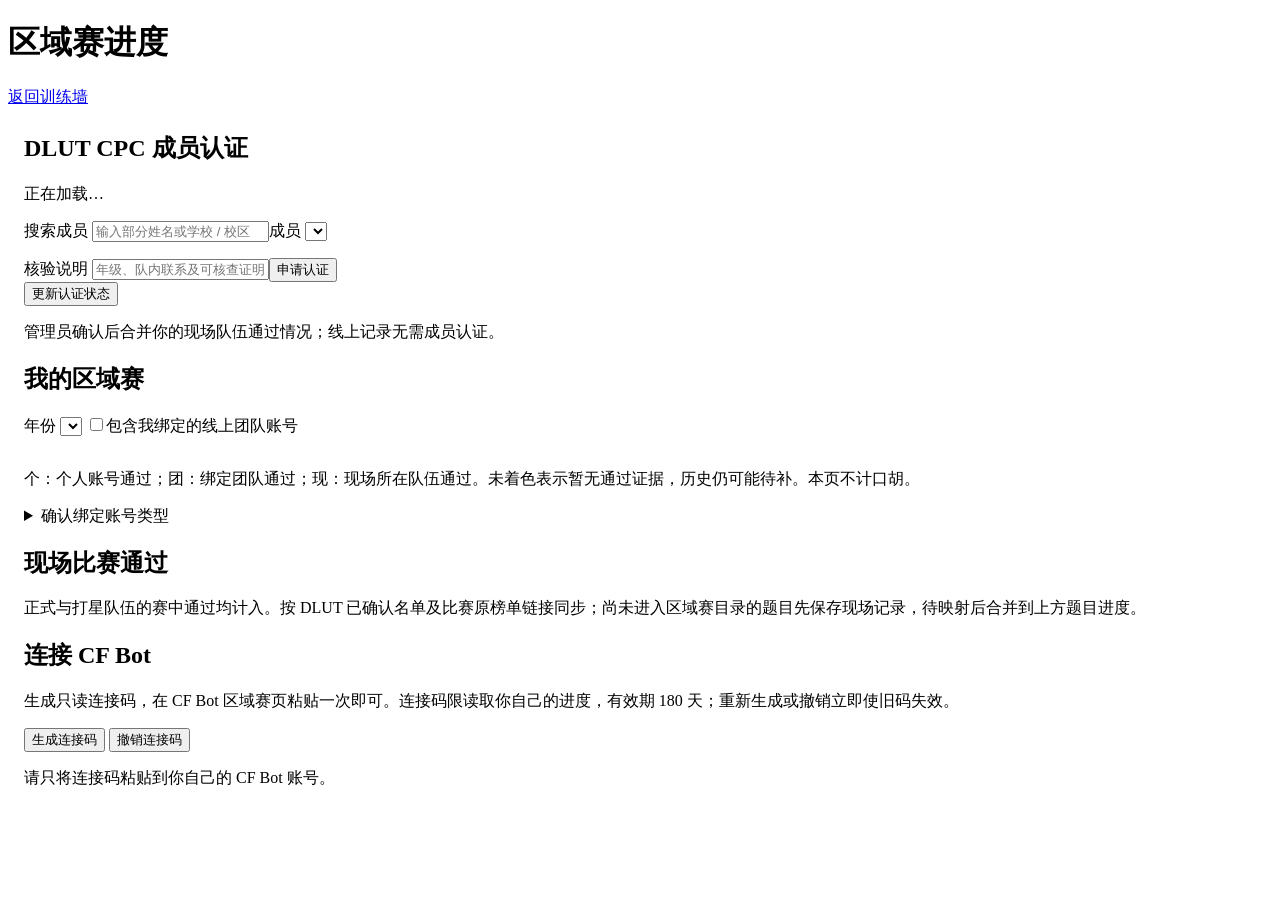
==== web/regionals.html @ a75117ec "Sync approved CPC members onsite solves using shared contest links" ====
<!doctype html>
<html lang="zh-CN"><head><meta charset="utf-8"><meta name="viewport" content="width=device-width,initial-scale=1"><title>区域赛进度 · OJ Wall</title><link rel="stylesheet" href="/styles.css"><script src="/regionals.js?v=3" defer></script></head>
<body><header class="topbar"><h1>区域赛进度</h1><a class="button" href="/">返回训练墙</a></header><main style="max-width:1400px;margin:24px auto;padding:0 16px">
<p id="cpcMessage" role="status"></p>
<section class="panel"><h2>DLUT CPC 成员认证</h2><p id="cpcIdentity">正在加载…</p><form id="cpcClaim"><label>搜索成员 <input id="cpcMemberSearch" type="search" placeholder="输入部分姓名或学校 / 校区" autocomplete="off" maxlength="100" aria-controls="cpcMember" aria-describedby="cpcMemberCount"></label><label>成员 <select id="cpcMember" required></select></label><p id="cpcMemberCount" class="small" role="status"></p><label>核验说明 <input id="cpcNote" required maxlength="2000" placeholder="年级、队内联系及可核查证明"></label><button class="button">申请认证</button></form><button id="cpcRefresh" class="button" type="button">更新认证状态</button><p>管理员确认后合并你的现场队伍通过情况；线上记录无需成员认证。</p></section>
<section class="panel"><h2>我的区域赛</h2><label>年份 <select id="cpcYear"></select></label> <label><input id="cpcTeams" type="checkbox">包含我绑定的线上团队账号</label><p id="cpcSummary"></p><div style="overflow-x:auto"><table><thead id="cpcHead"></thead><tbody id="cpcRows"></tbody></table></div><p>个：个人账号通过；团：绑定团队通过；现：现场所在队伍通过。未着色表示暂无通过证据，历史仍可能待补。本页不计口胡。</p><details><summary>确认绑定账号类型</summary><div id="cpcHandles"></div></details></section>
<section class="panel"><h2>现场比赛通过</h2><p id="cpcOnsiteStatus" role="status"></p><div id="cpcOnsiteContests"></div><p>正式与打星队伍的赛中通过均计入。按 DLUT 已确认名单及比赛原榜单链接同步；尚未进入区域赛目录的题目先保存现场记录，待映射后合并到上方题目进度。</p></section>
<section class="panel"><h2>连接 CF Bot</h2><p>生成只读连接码，在 CF Bot 区域赛页粘贴一次即可。连接码限读取你自己的进度，有效期 180 天；重新生成或撤销立即使旧码失效。</p><button id="cpcToken" class="button">生成连接码</button> <button id="cpcRevoke" class="button">撤销连接码</button><textarea id="cpcCode" readonly hidden aria-label="只读连接码"></textarea><p>请只将连接码粘贴到你自己的 CF Bot 账号。</p></section>
</main></body></html>
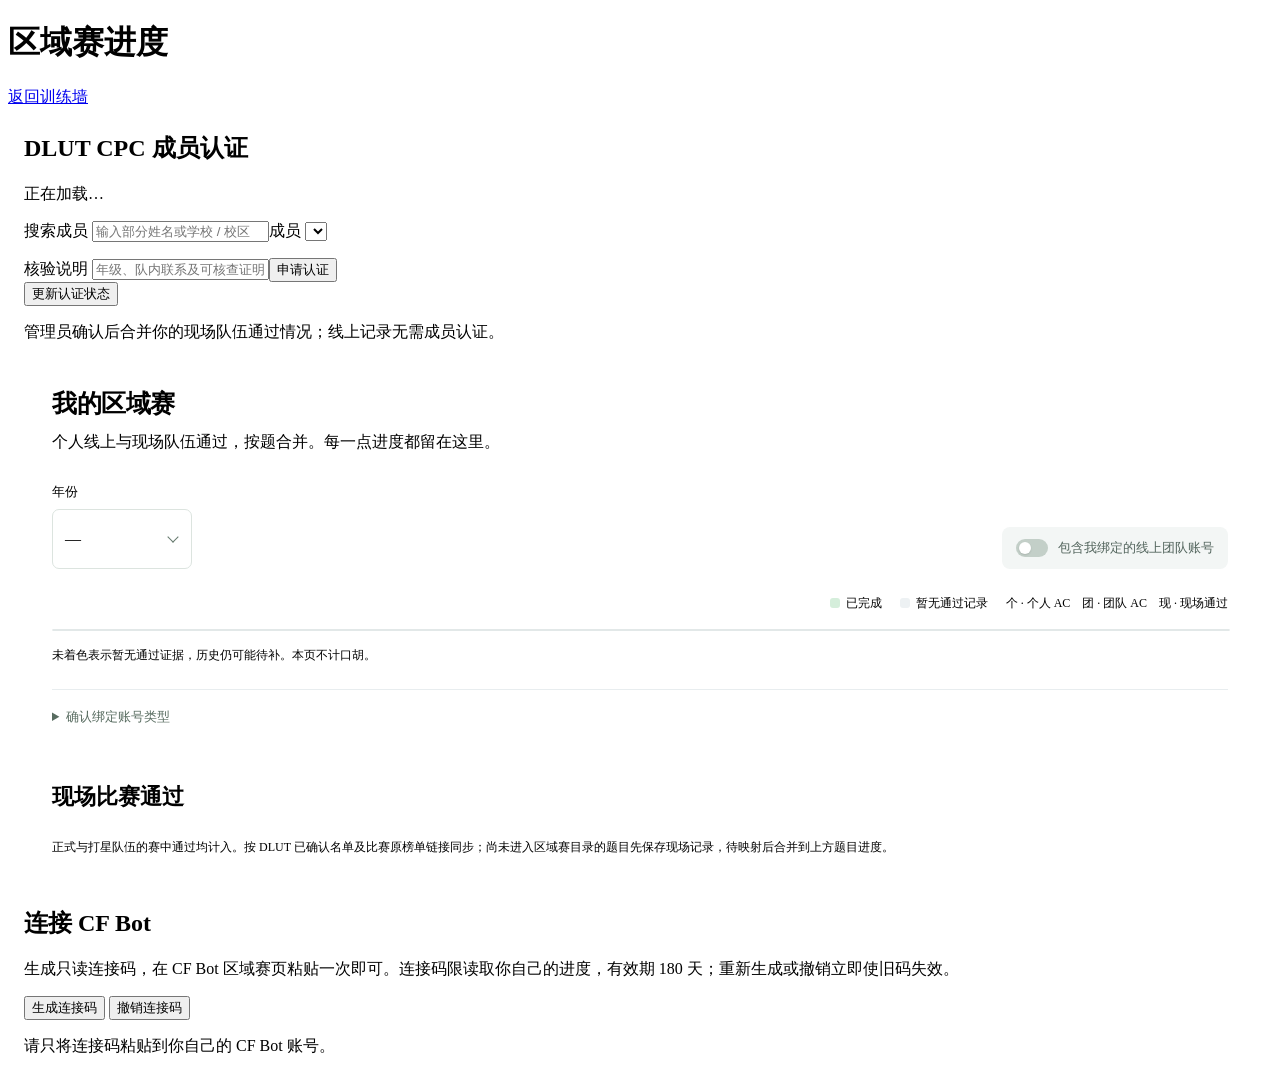
==== commit 8e21e32f: "feat(regionals): redesign progress and onsite tables and add historical seasons" ====
--- a/web/regionals.html
+++ b/web/regionals.html
@@ -1,9 +1,124 @@
 <!doctype html>
-<html lang="zh-CN"><head><meta charset="utf-8"><meta name="viewport" content="width=device-width,initial-scale=1"><title>区域赛进度 · OJ Wall</title><link rel="stylesheet" href="/styles.css"><script src="/regionals.js?v=3" defer></script></head>
+<html lang="zh-CN"><head><meta charset="utf-8"><meta name="viewport" content="width=device-width,initial-scale=1"><title>区域赛进度 · OJ Wall</title><link rel="stylesheet" href="/styles.css"><script src="/regionals.js?v=4" defer></script><style>
+
+/* Regional progress styles are isolated from the main submission wall. */
+.cpc-regionals { padding: 28px; border-radius: 12px; box-shadow: none; }
+.cpc-regionals h2 { margin: 0; font-size: 25px; letter-spacing: -.5px; }
+.cpc-regionals .cpc-intro { margin: 8px 0 28px; color: var(--muted); line-height: 1.7; }
+.cpc-toolbar { display: flex; align-items: flex-end; justify-content: space-between; gap: 20px; flex-wrap: wrap; margin-bottom: 24px; }
+.cpc-regionals .cpc-year { display: flex; flex-direction: column; gap: 8px; width: 140px; color: var(--muted); font-size: 13px; }
+.cpc-year-picker { position: relative; width: 100%; color: var(--ink); font-size: 16px; }
+.cpc-year-picker summary { display: flex; align-items: center; justify-content: space-between; min-height: 42px; padding: 8px 12px; border: 1px solid #dce4df; border-radius: 7px; background: #fff; list-style: none; cursor: pointer; }
+.cpc-year-picker summary::-webkit-details-marker { display: none; }
+.cpc-year-picker summary::after { content: ''; width: 7px; height: 7px; border-right: 1.5px solid #65796d; border-bottom: 1.5px solid #65796d; transform: rotate(45deg); margin: -4px 2px 0 12px; }
+.cpc-year-choices { position: absolute; top: calc(100% + 6px); left: 0; z-index: 6; width: 160px; padding: 6px; border: 1px solid #dce4df; border-radius: 8px; background: #fff; box-shadow: 0 8px 24px #263d3026; }
+.cpc-year-choices button { display: block; width: 100%; min-height: 40px; padding: 8px 12px; border: 0; border-radius: 5px; background: transparent; text-align: left; font-size: 16px; color: #304438; }
+.cpc-year-choices button:hover, .cpc-year-choices button:focus-visible { background: #eff5f1; }
+.cpc-year-choices button[aria-pressed="true"] { background: #e0eee5; color: #26734f; font-weight: 600; }
+.cpc-regionals .cpc-team-toggle { display: inline-flex; align-items: center; gap: 10px; width: auto; margin: 0; padding: 12px 14px; border-radius: 8px; background: #f3f6f5; color: #53655d; font-size: 13px; line-height: 1.4; cursor: pointer; }
+.cpc-regionals #cpcTeams { appearance: none; position: relative; width: 32px; height: 18px; min-height: 0; flex: 0 0 32px; margin: 0; padding: 0; border: 0; border-radius: 12px; background: #c3cfc8; cursor: pointer; transition: background .15s; }
+.cpc-regionals #cpcTeams::before { content: ''; position: absolute; left: 3px; top: 3px; width: 12px; height: 12px; border-radius: 50%; background: #fff; box-shadow: 0 1px 2px #0002; transition: transform .15s; }
+.cpc-regionals #cpcTeams:checked { background: #3b896b; }
+.cpc-regionals #cpcTeams:checked::before { transform: translateX(14px); }
+.cpc-regionals #cpcTeams:focus-visible { outline: 2px solid #28775c; outline-offset: 3px; }
+.cpc-wall-summary { display: flex; justify-content: space-between; align-items: center; gap: 14px 24px; flex-wrap: wrap; margin: 0 0 16px; }
+.cpc-wall-summary strong { font-size: 15px; line-height: 1.6; }
+.cpc-legend { display: flex; align-items: center; flex-wrap: wrap; gap: 10px 18px; color: var(--muted); font-size: 12px; line-height: 1.7; }
+.cpc-legend span { display: inline-flex; align-items: center; gap: 6px; }
+.cpc-legend i { display: inline-block; width: 10px; height: 10px; border-radius: 3px; }
+.cpc-legend .cpc-solved { background: #d5eedb; }
+.cpc-legend .cpc-unrecorded { background: #edf1f3; }
+.cpc-table-wrap { width: 100%; max-height: 72vh; overflow: auto; border: 1px solid #e2e8e8; border-radius: 10px; background: #fff; scrollbar-gutter: stable; }
+.cpc-table { width: 100%; min-width: 1100px; border-collapse: separate; border-spacing: 0; white-space: nowrap; }
+.cpc-table th, .cpc-table td { padding: 10px 8px; min-width: 56px; border-right: 1px solid #e8edef; border-bottom: 1px solid #e8edef; text-align: center; }
+.cpc-table tr > :last-child { border-right: 0; }
+.cpc-table tbody tr:last-child > * { border-bottom: 0; }
+.cpc-table thead th { position: sticky; top: 0; z-index: 2; padding-top: 16px; padding-bottom: 16px; background: #f2f5f5; color: #708078; font-size: 12px; font-weight: 600; }
+.cpc-table .cpc-contest { position: sticky; left: 0; z-index: 1; min-width: 230px; padding: 16px 18px; text-align: left; background: #fff; }
+.cpc-table thead .cpc-contest { z-index: 3; background: #f2f5f5; }
+.cpc-table tbody tr:nth-child(even) > * { background: #fafcfc; }
+.cpc-table .cpc-site-name { display: flex; align-items: center; gap: 10px; font-size: 14px; font-weight: 600; color: #29382f; }
+.cpc-series-badge { flex-shrink: 0; border: 1px solid #dce7e1; border-radius: 4px; padding: 2px 5px; background: #fff; color: #2c7b60; font-size: 10px; line-height: 1.4; }
+.cpc-table .cpc-progress { min-width: 128px; color: #718091; font-size: 12px; line-height: 1.6; }
+.cpc-progress strong { color: #4d6358; font-size: 13px; font-weight: 600; }
+.cpc-progress small { display: block; font-size: 11px; }
+.cpc-progress progress { display: block; width: 64px; height: 4px; margin: 7px auto 0; border: 0; border-radius: 3px; overflow: hidden; appearance: none; background: #e9efec; }
+.cpc-progress progress::-webkit-progress-bar { background: #e9efec; }
+.cpc-progress progress::-webkit-progress-value { background: #6cab86; border-radius: 3px; }
+.cpc-progress progress::-moz-progress-bar { background: #6cab86; border-radius: 3px; }
+.cpc-tile { display: inline-flex; width: 42px; min-height: 45px; flex-direction: column; align-items: center; justify-content: center; gap: 4px; border-radius: 6px; background: #f0f3f5; color: #7b8790; vertical-align: middle; }
+.cpc-tile.is-done { background: #d5eedb; color: #277348; }
+.cpc-tile .cpc-letter { font: 600 14px/1.2 ui-monospace, SFMono-Regular, Menlo, monospace; }
+.cpc-tile .cpc-mark { min-height: 11px; font-size: 9px; line-height: 11px; letter-spacing: 1px; }
+.cpc-tile:focus-visible { outline: 2px solid #28775c; outline-offset: 3px; }
+.cpc-regionals .cpc-coverage { margin: 14px 0 0; color: var(--muted); font-size: 12px; line-height: 1.8; overflow-wrap: anywhere; }
+.cpc-regionals .cpc-account-settings { margin-top: 22px; padding-top: 18px; border-top: 1px solid #e8edef; }
+.cpc-account-settings summary { color: #586c60; font-size: 13px; cursor: pointer; }
+.cpc-history { padding: 28px; border-radius: 12px; box-shadow: none; }
+.cpc-history h2 { margin: 0; font-size: 22px; }
+.cpc-history #cpcOnsiteStatus { margin: 10px 0 24px; color: #66796d; font-size: 13px; }
+.cpc-history-wrap { overflow: auto; border: 1px solid #e2e8e8; border-radius: 10px; }
+.cpc-history-table { width: 100%; min-width: 850px; border-collapse: separate; border-spacing: 0; table-layout: fixed; }
+.cpc-history-table th, .cpc-history-table td { padding: 18px; border-bottom: 1px solid #e8edef; text-align: left; vertical-align: middle; font-size: 13px; line-height: 1.7; }
+.cpc-history-table thead th { padding: 14px 18px; background: #f2f5f5; color: #708078; font-size: 12px; font-weight: 600; }
+.cpc-history-table tr > :nth-child(1) { width: 38%; }
+.cpc-history-table tr > :nth-child(2) { width: 13%; }
+.cpc-history-table tr > :nth-child(3) { width: 19%; }
+.cpc-history-table tr > :nth-child(4) { width: 20%; }
+.cpc-history-table tr > :nth-child(5) { width: 10%; }
+.cpc-history-table tbody tr:nth-child(even) { background: #fafcfc; }
+.cpc-history-table tbody tr:last-child > * { border-bottom: 0; }
+.cpc-history-name { display: block; font-weight: 600; color: #29382f; overflow-wrap: anywhere; }
+.cpc-history-pending, .cpc-history-star { display: inline-block; margin-top: 7px; padding: 1px 7px; border-radius: 4px; font-size: 10px; font-weight: 400; }
+.cpc-history-pending { color: #927143; background: #f8f1e5; }
+.cpc-history-star { color: #65798a; background: #edf1f5; }
+.cpc-history-date { color: #77858c; white-space: nowrap; font-variant-numeric: tabular-nums; }
+.cpc-history-team { display: block; overflow-wrap: anywhere; }
+.cpc-history-count { display: block; margin-bottom: 7px; color: #4e715d; font-size: 12px; }
+.cpc-history-problems { display: flex; flex-wrap: wrap; gap: 4px; }
+.cpc-history-problems > span { min-width: 22px; padding: 1px 3px; border-radius: 4px; background: #e4f2e8; color: #397650; text-align: center; font: 600 11px/20px ui-monospace, SFMono-Regular, Menlo, monospace; }
+.cpc-history-link { color: #367d63; font-size: 12px; white-space: nowrap; text-decoration: none; }
+.cpc-history-link:hover { text-decoration: underline; }
+.cpc-history .cpc-history-note, .cpc-history-empty, .cpc-history-issue { color: var(--muted); font-size: 12px; line-height: 1.9; }
+.cpc-history .cpc-history-note { margin: 16px 0 0; }
+@media (max-width: 720px) {
+  .cpc-regionals, .cpc-history { padding: 20px 14px; }
+  .cpc-regionals h2 { font-size: 22px; }
+  .cpc-regionals .cpc-intro { margin-bottom: 22px; font-size: 13px; }
+  .cpc-toolbar { align-items: center; gap: 16px; margin-bottom: 20px; }
+  .cpc-wall-summary { align-items: flex-start; flex-direction: column; gap: 10px; }
+  .cpc-legend { gap: 6px 12px; font-size: 11px; }
+  .cpc-table .cpc-contest { min-width: 170px; padding: 14px 12px; }
+  .cpc-table .cpc-site-name { font-size: 12px; gap: 6px; }
+  .cpc-table .cpc-progress { min-width: 100px; }
+  .cpc-table th, .cpc-table td { padding: 9px 6px; }
+}
+</style></head>
 <body><header class="topbar"><h1>区域赛进度</h1><a class="button" href="/">返回训练墙</a></header><main style="max-width:1400px;margin:24px auto;padding:0 16px">
 <p id="cpcMessage" role="status"></p>
 <section class="panel"><h2>DLUT CPC 成员认证</h2><p id="cpcIdentity">正在加载…</p><form id="cpcClaim"><label>搜索成员 <input id="cpcMemberSearch" type="search" placeholder="输入部分姓名或学校 / 校区" autocomplete="off" maxlength="100" aria-controls="cpcMember" aria-describedby="cpcMemberCount"></label><label>成员 <select id="cpcMember" required></select></label><p id="cpcMemberCount" class="small" role="status"></p><label>核验说明 <input id="cpcNote" required maxlength="2000" placeholder="年级、队内联系及可核查证明"></label><button class="button">申请认证</button></form><button id="cpcRefresh" class="button" type="button">更新认证状态</button><p>管理员确认后合并你的现场队伍通过情况；线上记录无需成员认证。</p></section>
-<section class="panel"><h2>我的区域赛</h2><label>年份 <select id="cpcYear"></select></label> <label><input id="cpcTeams" type="checkbox">包含我绑定的线上团队账号</label><p id="cpcSummary"></p><div style="overflow-x:auto"><table><thead id="cpcHead"></thead><tbody id="cpcRows"></tbody></table></div><p>个：个人账号通过；团：绑定团队通过；现：现场所在队伍通过。未着色表示暂无通过证据，历史仍可能待补。本页不计口胡。</p><details><summary>确认绑定账号类型</summary><div id="cpcHandles"></div></details></section>
-<section class="panel"><h2>现场比赛通过</h2><p id="cpcOnsiteStatus" role="status"></p><div id="cpcOnsiteContests"></div><p>正式与打星队伍的赛中通过均计入。按 DLUT 已确认名单及比赛原榜单链接同步；尚未进入区域赛目录的题目先保存现场记录，待映射后合并到上方题目进度。</p></section>
+<section class="panel cpc-regionals" aria-labelledby="cpcWallTitle">
+  <h2 id="cpcWallTitle">我的区域赛</h2>
+  <p class="cpc-intro">个人线上与现场队伍通过，按题合并。每一点进度都留在这里。</p>
+  <div class="cpc-toolbar">
+    <div class="cpc-year"><span id="cpcYearCaption">年份</span><input id="cpcYear" type="hidden"><details id="cpcYearPicker" class="cpc-year-picker"><summary aria-labelledby="cpcYearCaption cpcYearLabel"><span id="cpcYearLabel">—</span></summary><div id="cpcYearChoices" class="cpc-year-choices" role="group" aria-label="选择年份"></div></details></div>
+    <label class="cpc-team-toggle"><input id="cpcTeams" type="checkbox" role="switch"><span>包含我绑定的线上团队账号</span></label>
+  </div>
+  <div class="cpc-wall-summary">
+    <strong id="cpcSummary" role="status"></strong>
+    <div class="cpc-legend" aria-label="进度图例">
+      <span><i class="cpc-solved" aria-hidden="true"></i>已完成</span>
+      <span><i class="cpc-unrecorded" aria-hidden="true"></i>暂无通过记录</span>
+      <span>个 · 个人 AC　团 · 团队 AC　现 · 现场通过</span>
+    </div>
+  </div>
+  <div class="cpc-table-wrap" tabindex="0" role="region" aria-label="区域赛题目进度，可横向滚动">
+    <table class="cpc-table"><thead id="cpcHead"></thead><tbody id="cpcRows"></tbody></table>
+  </div>
+  <p id="cpcCoverage" class="cpc-coverage"></p>
+  <p class="cpc-coverage">未着色表示暂无通过证据，历史仍可能待补。本页不计口胡。</p>
+  <details class="cpc-account-settings"><summary>确认绑定账号类型</summary><div id="cpcHandles"></div></details>
+</section>
+<section class="panel cpc-history" aria-labelledby="cpcHistoryTitle"><h2 id="cpcHistoryTitle">现场比赛通过</h2><p id="cpcOnsiteStatus" role="status"></p><div id="cpcOnsiteContests"></div><p class="cpc-history-note">正式与打星队伍的赛中通过均计入。按 DLUT 已确认名单及比赛原榜单链接同步；尚未进入区域赛目录的题目先保存现场记录，待映射后合并到上方题目进度。</p></section>
 <section class="panel"><h2>连接 CF Bot</h2><p>生成只读连接码，在 CF Bot 区域赛页粘贴一次即可。连接码限读取你自己的进度，有效期 180 天；重新生成或撤销立即使旧码失效。</p><button id="cpcToken" class="button">生成连接码</button> <button id="cpcRevoke" class="button">撤销连接码</button><textarea id="cpcCode" readonly hidden aria-label="只读连接码"></textarea><p>请只将连接码粘贴到你自己的 CF Bot 账号。</p></section>
 </main></body></html>
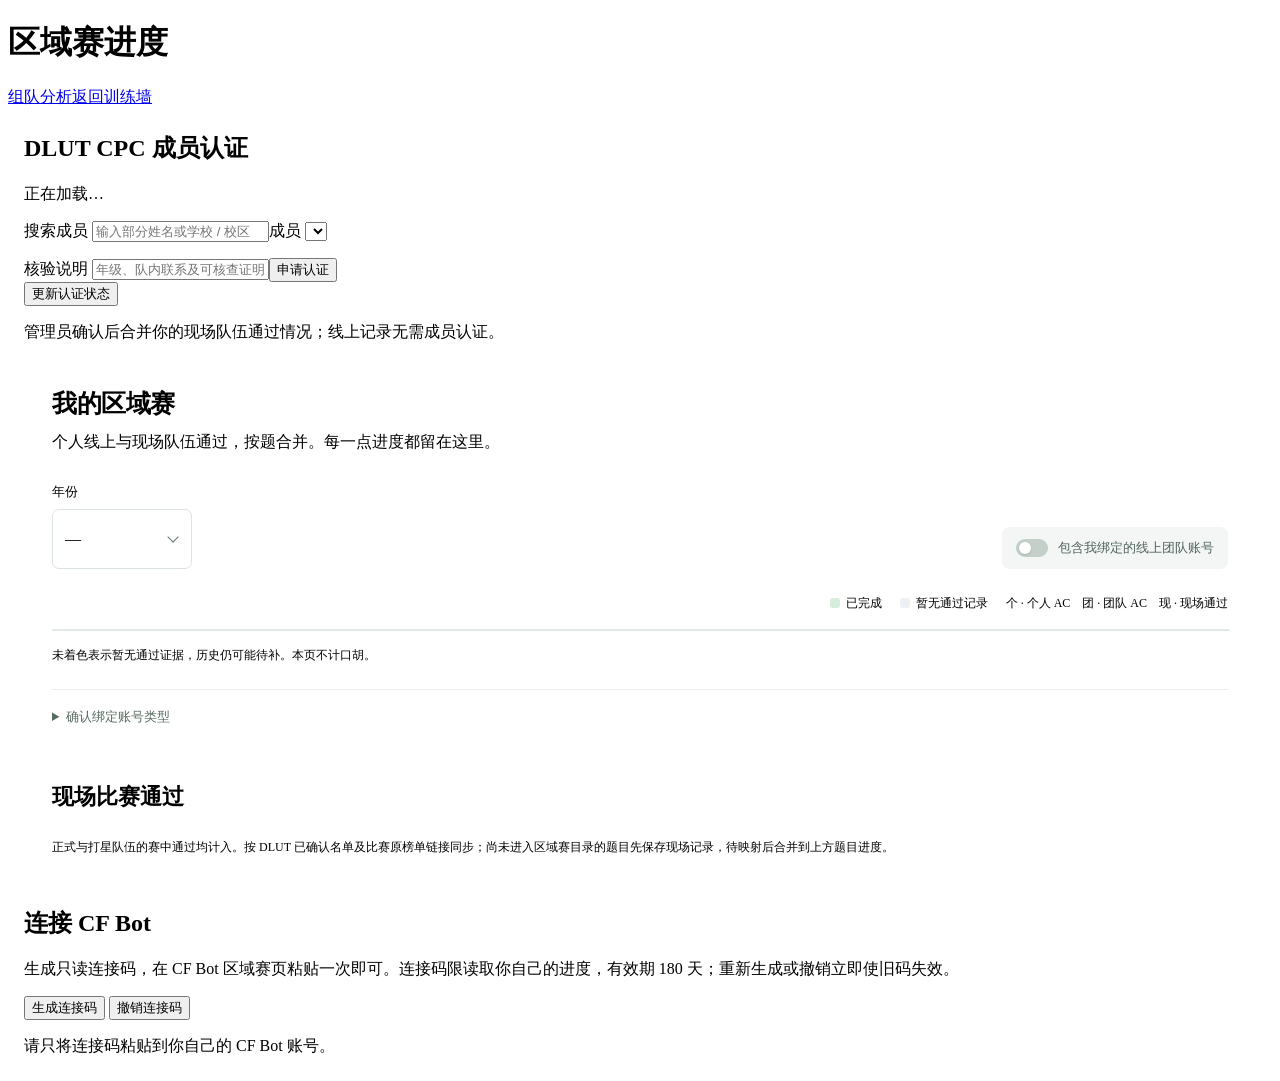
==== commit 56f2d5a5: "feat: add team tag analysis and regional probability-time backtests" ====
--- a/web/regionals.html
+++ b/web/regionals.html
@@ -94,7 +94,7 @@
   .cpc-table th, .cpc-table td { padding: 9px 6px; }
 }
 </style></head>
-<body><header class="topbar"><h1>区域赛进度</h1><a class="button" href="/">返回训练墙</a></header><main style="max-width:1400px;margin:24px auto;padding:0 16px">
+<body><header class="topbar"><h1>区域赛进度</h1><div class="top-actions"><a class="button" href="/team-analysis">组队分析</a><a class="button" href="/">返回训练墙</a></div></header><main style="max-width:1400px;margin:24px auto;padding:0 16px">
 <p id="cpcMessage" role="status"></p>
 <section class="panel"><h2>DLUT CPC 成员认证</h2><p id="cpcIdentity">正在加载…</p><form id="cpcClaim"><label>搜索成员 <input id="cpcMemberSearch" type="search" placeholder="输入部分姓名或学校 / 校区" autocomplete="off" maxlength="100" aria-controls="cpcMember" aria-describedby="cpcMemberCount"></label><label>成员 <select id="cpcMember" required></select></label><p id="cpcMemberCount" class="small" role="status"></p><label>核验说明 <input id="cpcNote" required maxlength="2000" placeholder="年级、队内联系及可核查证明"></label><button class="button">申请认证</button></form><button id="cpcRefresh" class="button" type="button">更新认证状态</button><p>管理员确认后合并你的现场队伍通过情况；线上记录无需成员认证。</p></section>
 <section class="panel cpc-regionals" aria-labelledby="cpcWallTitle">
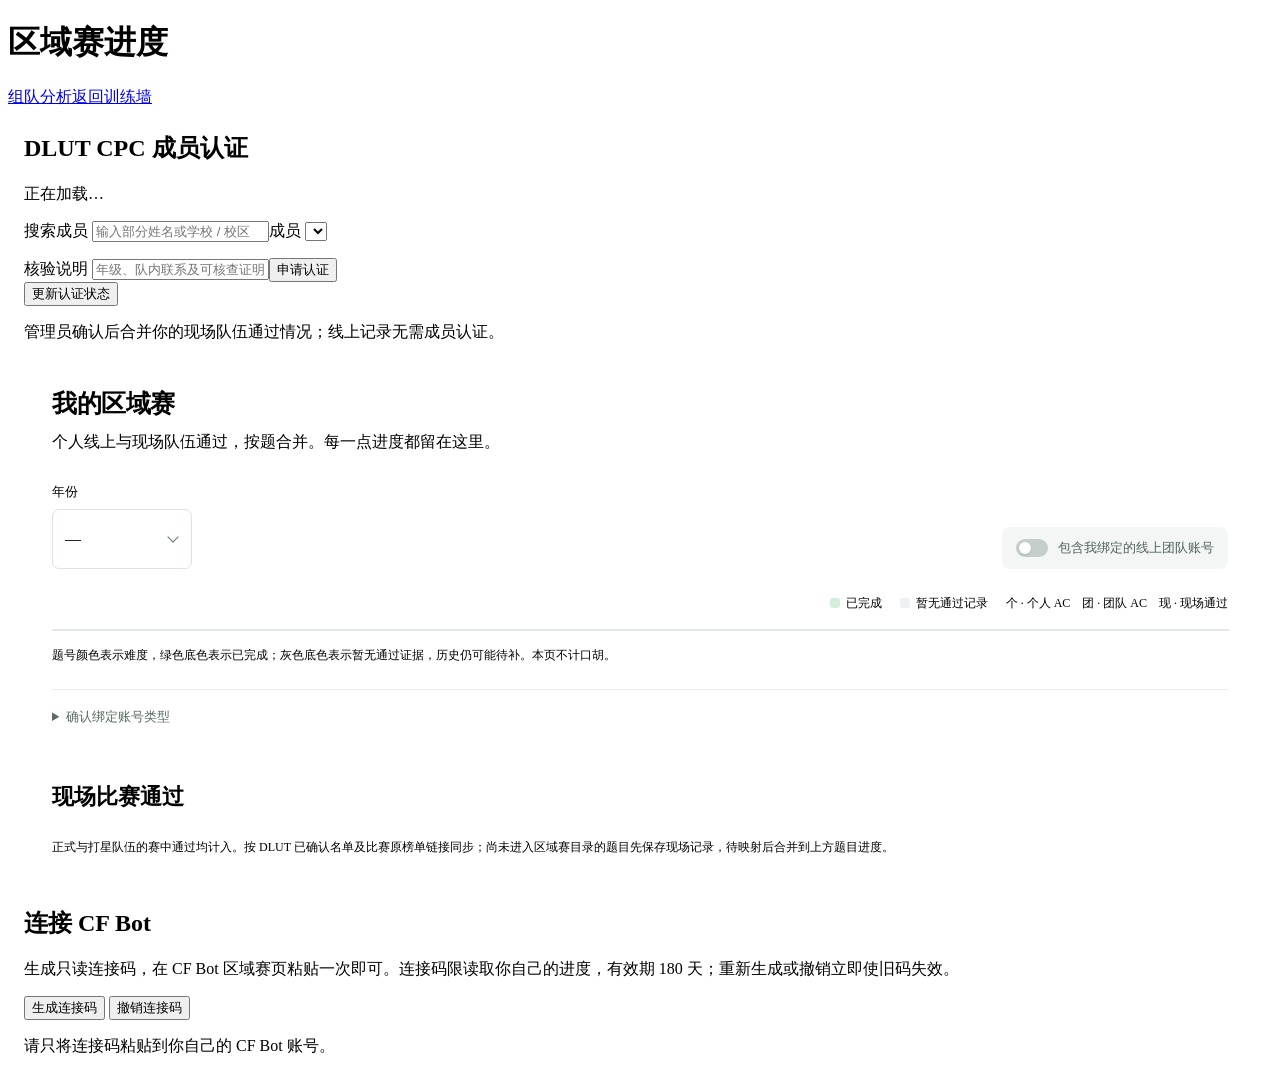
==== commit 44736093: "Show CF Bot regional problem ratings on OJ Wall" ====
--- a/web/regionals.html
+++ b/web/regionals.html
@@ -1,5 +1,5 @@
 <!doctype html>
-<html lang="zh-CN"><head><meta charset="utf-8"><meta name="viewport" content="width=device-width,initial-scale=1"><title>区域赛进度 · OJ Wall</title><link rel="stylesheet" href="/styles.css"><script src="/regionals.js?v=4" defer></script><style>
+<html lang="zh-CN"><head><meta charset="utf-8"><meta name="viewport" content="width=device-width,initial-scale=1"><title>区域赛进度 · OJ Wall</title><link rel="stylesheet" href="/styles.css"><script src="/regionals.js?v=6" defer></script><style>
 
 /* Regional progress styles are isolated from the main submission wall. */
 .cpc-regionals { padding: 28px; border-radius: 12px; box-shadow: none; }
@@ -38,6 +38,8 @@
 .cpc-table thead .cpc-contest { z-index: 3; background: #f2f5f5; }
 .cpc-table tbody tr:nth-child(even) > * { background: #fafcfc; }
 .cpc-table .cpc-site-name { display: flex; align-items: center; gap: 10px; font-size: 14px; font-weight: 600; color: #29382f; }
+.cpc-site-name a { color: inherit; text-decoration: none; }
+.cpc-site-name a:hover, .cpc-site-name a:focus-visible { text-decoration: underline; }
 .cpc-series-badge { flex-shrink: 0; border: 1px solid #dce7e1; border-radius: 4px; padding: 2px 5px; background: #fff; color: #2c7b60; font-size: 10px; line-height: 1.4; }
 .cpc-table .cpc-progress { min-width: 128px; color: #718091; font-size: 12px; line-height: 1.6; }
 .cpc-progress strong { color: #4d6358; font-size: 13px; font-weight: 600; }
@@ -46,10 +48,21 @@
 .cpc-progress progress::-webkit-progress-bar { background: #e9efec; }
 .cpc-progress progress::-webkit-progress-value { background: #6cab86; border-radius: 3px; }
 .cpc-progress progress::-moz-progress-bar { background: #6cab86; border-radius: 3px; }
-.cpc-tile { display: inline-flex; width: 42px; min-height: 45px; flex-direction: column; align-items: center; justify-content: center; gap: 4px; border-radius: 6px; background: #f0f3f5; color: #7b8790; vertical-align: middle; }
-.cpc-tile.is-done { background: #d5eedb; color: #277348; }
-.cpc-tile .cpc-letter { font: 600 14px/1.2 ui-monospace, SFMono-Regular, Menlo, monospace; }
-.cpc-tile .cpc-mark { min-height: 11px; font-size: 9px; line-height: 11px; letter-spacing: 1px; }
+.cpc-tile { position: relative; display: inline-flex; width: 46px; min-height: 46px; flex-direction: column; align-items: center; justify-content: center; gap: 4px; border-radius: 6px; background: #f0f3f5; vertical-align: middle; }
+.cpc-tile.is-done { background: #d5eedb; }
+.cpc-tile.difficulty-unknown { color: #69737e; }
+.cpc-tile.difficulty-brown { color: #855231; }
+.cpc-tile.difficulty-green { color: #267343; }
+.cpc-tile.difficulty-cyan { color: #167b86; }
+.cpc-tile.difficulty-blue { color: #315bbb; }
+.cpc-tile.difficulty-purple { color: #8743ac; }
+.cpc-tile.difficulty-orange { color: #b5680c; }
+.cpc-tile.difficulty-red { color: #bd3444; }
+.cpc-tile .cpc-letter { display: inline-flex; align-items: center; gap: 4px; font: 600 14px/1.2 ui-monospace, SFMono-Regular, Menlo, monospace; }
+.cpc-rating-circle { width: 9px; height: 9px; border: 1.5px solid currentColor; border-radius: 50%; background: currentColor; }
+.difficulty-unknown .cpc-rating-circle { background: transparent; }
+.cpc-tile .cpc-rating { color: #718091; font: 11px/1.2 ui-monospace, SFMono-Regular, Menlo, monospace; }
+.cpc-tile .cpc-mark { position: absolute; right: -3px; bottom: -3px; border-radius: 2px; background: #ffffffd9; color: #277348; font-size: 8px; line-height: 10px; letter-spacing: 1px; }
 .cpc-tile:focus-visible { outline: 2px solid #28775c; outline-offset: 3px; }
 .cpc-regionals .cpc-coverage { margin: 14px 0 0; color: var(--muted); font-size: 12px; line-height: 1.8; overflow-wrap: anywhere; }
 .cpc-regionals .cpc-account-settings { margin-top: 22px; padding-top: 18px; border-top: 1px solid #e8edef; }
@@ -115,8 +128,9 @@
   <div class="cpc-table-wrap" tabindex="0" role="region" aria-label="区域赛题目进度，可横向滚动">
     <table class="cpc-table"><thead id="cpcHead"></thead><tbody id="cpcRows"></tbody></table>
   </div>
+  <p id="cpcRatingCoverage" class="cpc-coverage"></p>
   <p id="cpcCoverage" class="cpc-coverage"></p>
-  <p class="cpc-coverage">未着色表示暂无通过证据，历史仍可能待补。本页不计口胡。</p>
+  <p class="cpc-coverage">题号颜色表示难度，绿色底色表示已完成；灰色底色表示暂无通过证据，历史仍可能待补。本页不计口胡。</p>
   <details class="cpc-account-settings"><summary>确认绑定账号类型</summary><div id="cpcHandles"></div></details>
 </section>
 <section class="panel cpc-history" aria-labelledby="cpcHistoryTitle"><h2 id="cpcHistoryTitle">现场比赛通过</h2><p id="cpcOnsiteStatus" role="status"></p><div id="cpcOnsiteContests"></div><p class="cpc-history-note">正式与打星队伍的赛中通过均计入。按 DLUT 已确认名单及比赛原榜单链接同步；尚未进入区域赛目录的题目先保存现场记录，待映射后合并到上方题目进度。</p></section>
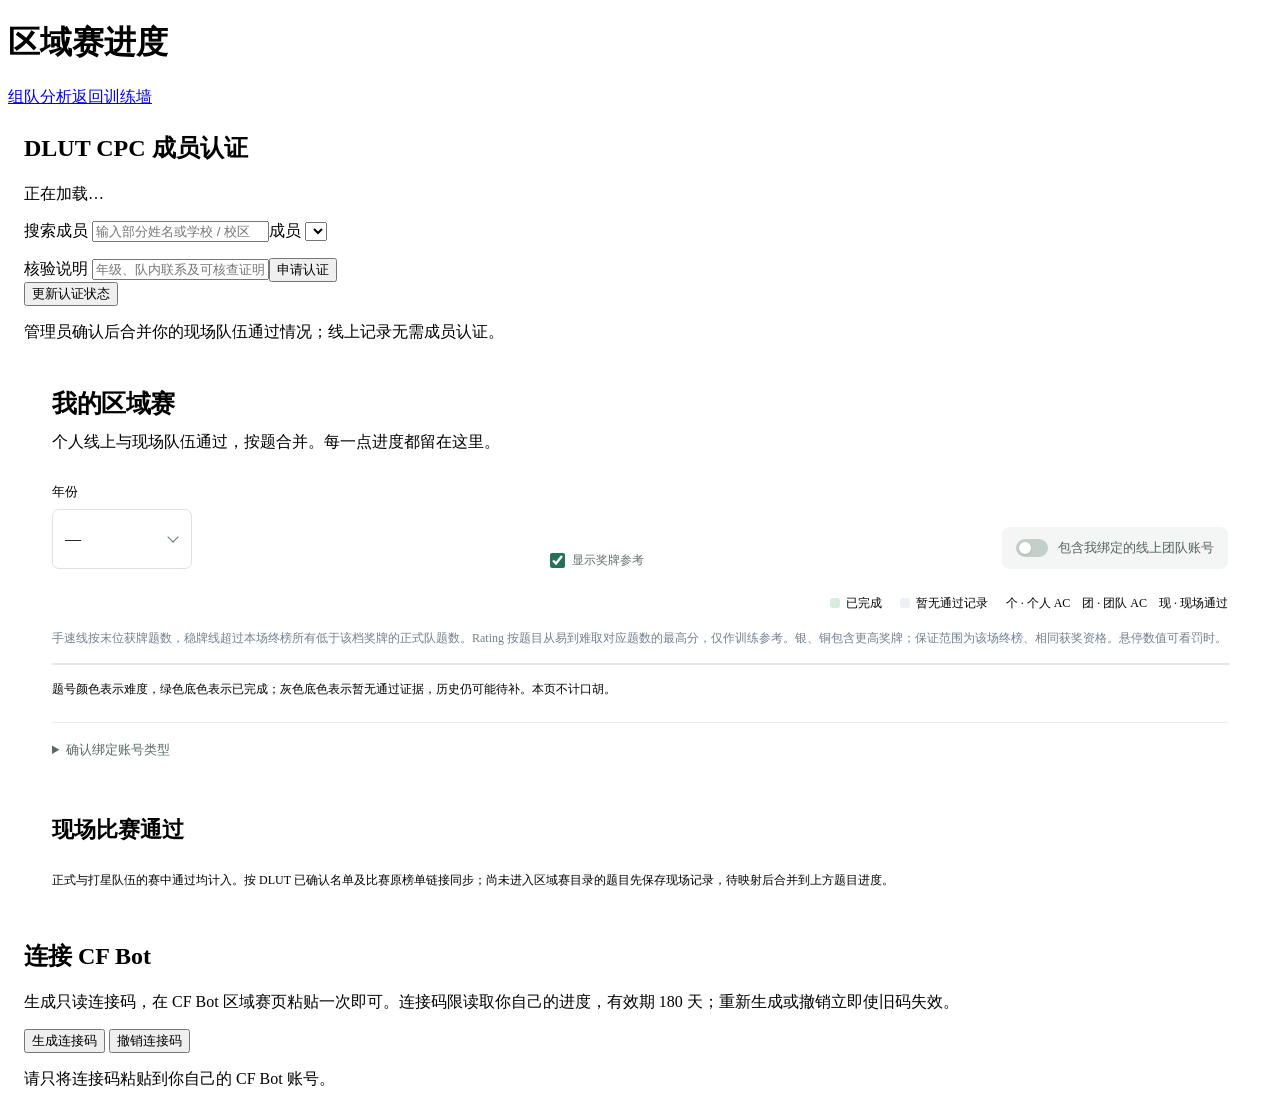
==== commit cbbd253d: "Add regional medal rating references and offline DLUT report" ====
--- a/web/regionals.html
+++ b/web/regionals.html
@@ -1,5 +1,5 @@
 <!doctype html>
-<html lang="zh-CN"><head><meta charset="utf-8"><meta name="viewport" content="width=device-width,initial-scale=1"><title>区域赛进度 · OJ Wall</title><link rel="stylesheet" href="/styles.css"><script src="/regionals.js?v=6" defer></script><style>
+<html lang="zh-CN"><head><meta charset="utf-8"><meta name="viewport" content="width=device-width,initial-scale=1"><title>区域赛进度 · OJ Wall</title><link rel="stylesheet" href="/styles.css"><script src="/regionals.js?v=8" defer></script><style>
 
 /* Regional progress styles are isolated from the main submission wall. */
 .cpc-regionals { padding: 28px; border-radius: 12px; box-shadow: none; }
@@ -106,6 +106,19 @@
   .cpc-table .cpc-progress { min-width: 100px; }
   .cpc-table th, .cpc-table td { padding: 9px 6px; }
 }
+
+/* Medal references sit beside the contest name and can be hidden. */
+.medal-toggle { display: inline-flex; flex-direction: row; align-items: center; gap: 7px; cursor: pointer; font-size: 12px; color: #607366; }
+.medal-toggle input { width: 15px; height: 15px; min-height: 0; margin: 0; accent-color: #267354; }
+th.medal-reference, td.medal-reference { min-width: 224px; padding: 7px 10px; font-size: 11px; line-height: 1.5; }
+th.medal-reference small { display: block; font-size: 10px; color: #718091; font-weight: 400; }
+.medal-grid { display: grid; grid-template-columns: 16px 1fr 1fr; gap: 2px 8px; align-items: center; font-variant-numeric: tabular-nums; color: #526372; }
+.medal-label { font-size: 10px; font-weight: 600; }
+.medal-gold { color: #997015; }.medal-silver { color: #667885; }.medal-bronze { color: #9b633e; }
+.medal-group { display: block; text-align: left; color: #718091; margin-bottom: 2px; }
+.medal-missing { color: #84919b; }
+.medal-help { color: #718091; font-size: 12px; line-height: 1.6; margin: 8px 0 14px; }
+
 </style></head>
 <body><header class="topbar"><h1>区域赛进度</h1><div class="top-actions"><a class="button" href="/team-analysis">组队分析</a><a class="button" href="/">返回训练墙</a></div></header><main style="max-width:1400px;margin:24px auto;padding:0 16px">
 <p id="cpcMessage" role="status"></p>
@@ -115,6 +128,7 @@
   <p class="cpc-intro">个人线上与现场队伍通过，按题合并。每一点进度都留在这里。</p>
   <div class="cpc-toolbar">
     <div class="cpc-year"><span id="cpcYearCaption">年份</span><input id="cpcYear" type="hidden"><details id="cpcYearPicker" class="cpc-year-picker"><summary aria-labelledby="cpcYearCaption cpcYearLabel"><span id="cpcYearLabel">—</span></summary><div id="cpcYearChoices" class="cpc-year-choices" role="group" aria-label="选择年份"></div></details></div>
+    <label class="medal-toggle"><input id="cpcMedals" type="checkbox" checked><span>显示奖牌参考</span></label>
     <label class="cpc-team-toggle"><input id="cpcTeams" type="checkbox" role="switch"><span>包含我绑定的线上团队账号</span></label>
   </div>
   <div class="cpc-wall-summary">
@@ -125,6 +139,7 @@
       <span>个 · 个人 AC　团 · 团队 AC　现 · 现场通过</span>
     </div>
   </div>
+  <p id="cpcMedalHelp" class="medal-help">手速线按末位获牌题数，稳牌线超过本场终榜所有低于该档奖牌的正式队题数。Rating 按题目从易到难取对应题数的最高分，仅作训练参考。银、铜包含更高奖牌；保证范围为该场终榜、相同获奖资格。悬停数值可看罚时。</p>
   <div class="cpc-table-wrap" tabindex="0" role="region" aria-label="区域赛题目进度，可横向滚动">
     <table class="cpc-table"><thead id="cpcHead"></thead><tbody id="cpcRows"></tbody></table>
   </div>
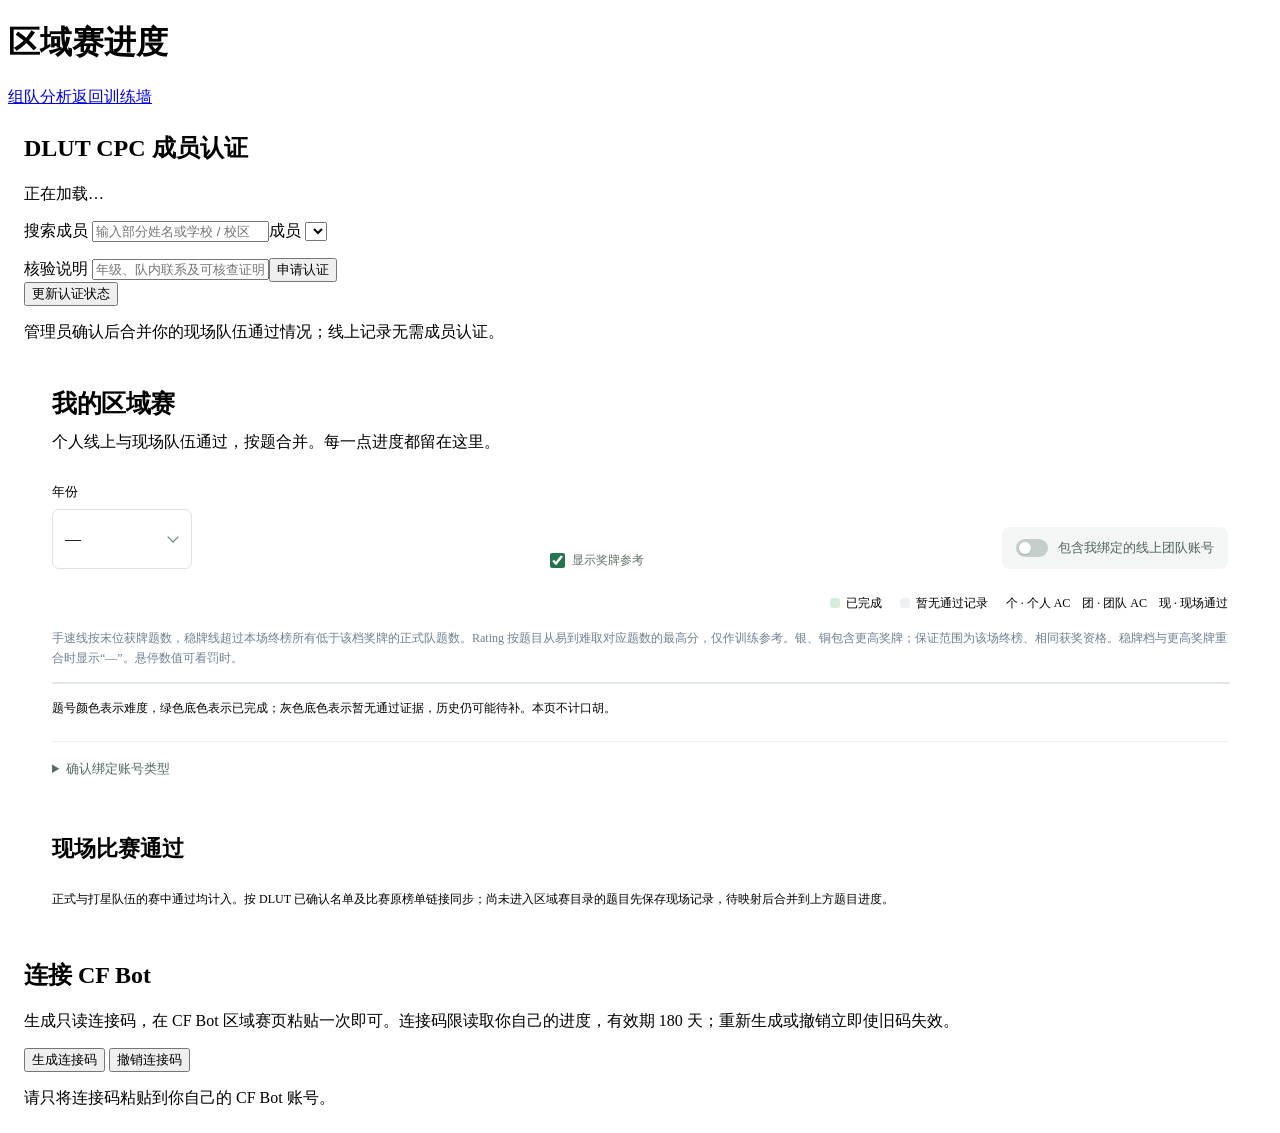
==== commit f459a8bf: "Hide safe medal stages that overlap higher guarantees" ====
--- a/web/regionals.html
+++ b/web/regionals.html
@@ -1,5 +1,5 @@
 <!doctype html>
-<html lang="zh-CN"><head><meta charset="utf-8"><meta name="viewport" content="width=device-width,initial-scale=1"><title>区域赛进度 · OJ Wall</title><link rel="stylesheet" href="/styles.css"><script src="/regionals.js?v=8" defer></script><style>
+<html lang="zh-CN"><head><meta charset="utf-8"><meta name="viewport" content="width=device-width,initial-scale=1"><title>区域赛进度 · OJ Wall</title><link rel="stylesheet" href="/styles.css"><script src="/regionals.js?v=9" defer></script><style>
 
 /* Regional progress styles are isolated from the main submission wall. */
 .cpc-regionals { padding: 28px; border-radius: 12px; box-shadow: none; }
@@ -139,7 +139,7 @@
       <span>个 · 个人 AC　团 · 团队 AC　现 · 现场通过</span>
     </div>
   </div>
-  <p id="cpcMedalHelp" class="medal-help">手速线按末位获牌题数，稳牌线超过本场终榜所有低于该档奖牌的正式队题数。Rating 按题目从易到难取对应题数的最高分，仅作训练参考。银、铜包含更高奖牌；保证范围为该场终榜、相同获奖资格。悬停数值可看罚时。</p>
+  <p id="cpcMedalHelp" class="medal-help">手速线按末位获牌题数，稳牌线超过本场终榜所有低于该档奖牌的正式队题数。Rating 按题目从易到难取对应题数的最高分，仅作训练参考。银、铜包含更高奖牌；保证范围为该场终榜、相同获奖资格。稳牌档与更高奖牌重合时显示“—”。悬停数值可看罚时。</p>
   <div class="cpc-table-wrap" tabindex="0" role="region" aria-label="区域赛题目进度，可横向滚动">
     <table class="cpc-table"><thead id="cpcHead"></thead><tbody id="cpcRows"></tbody></table>
   </div>
